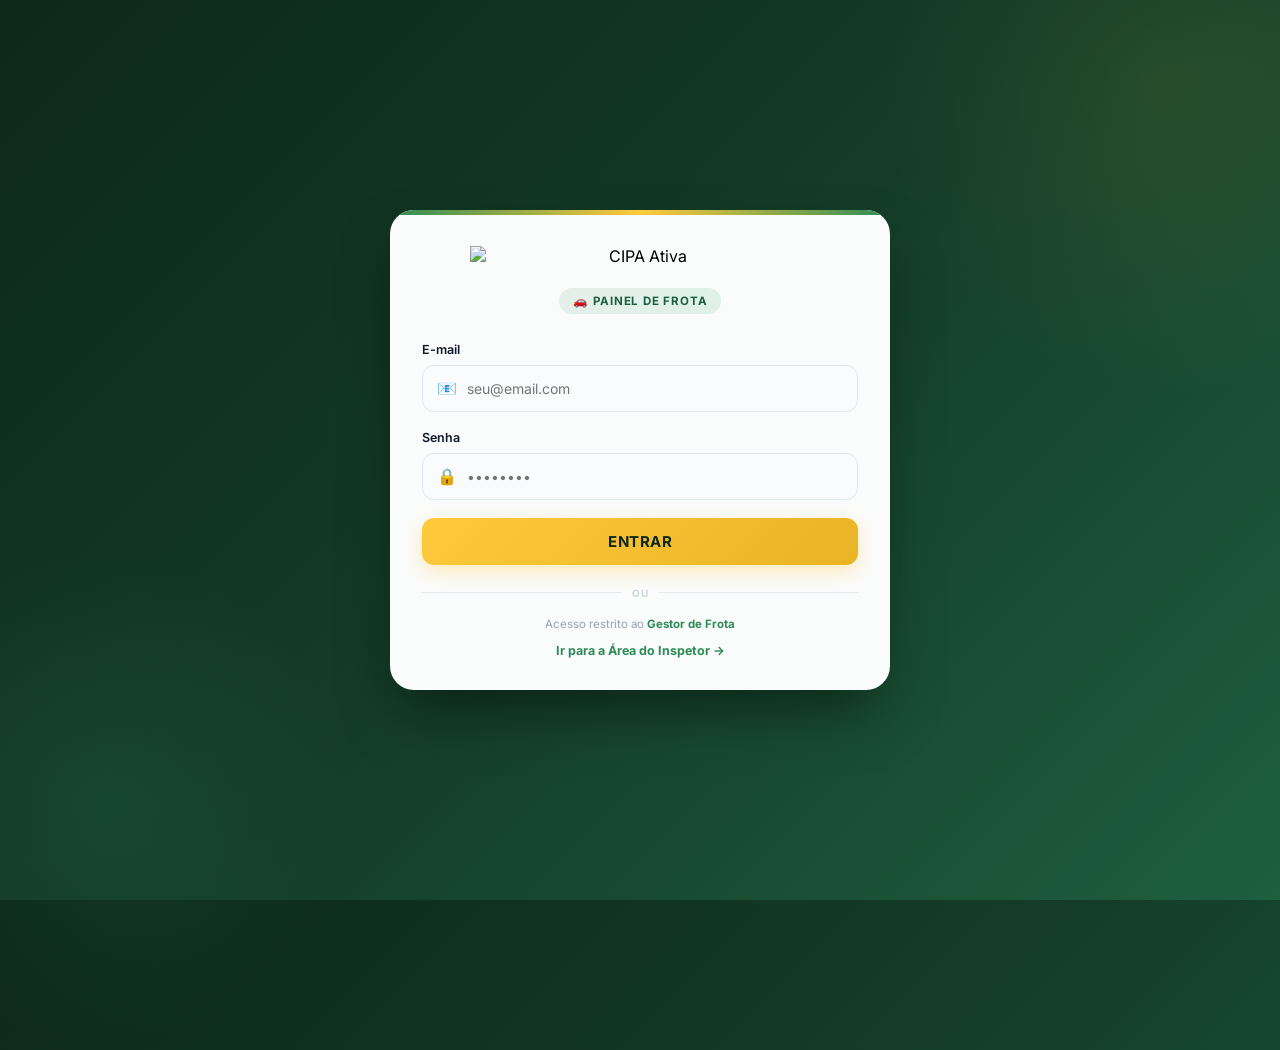
==== index.html @ ccd72b0a "Add files via upload" ====
<!DOCTYPE html>
<html lang="pt-BR">
<head>
<meta charset="UTF-8">
<meta name="viewport" content="width=device-width, initial-scale=1.0">
<title>Login | Inspeção Veicular</title>
<link href="https://fonts.googleapis.com/css2?family=Inter:wght@400;500;600;700;800&display=swap" rel="stylesheet">
<link rel="icon" type="image/png" href="https://rvtquhqeivrhcdoreghu.supabase.co/storage/v1/object/public/cipa-branding/icone-app.png">
<style>
  * { margin: 0; padding: 0; box-sizing: border-box; font-family: 'Inter', sans-serif; }
  body { background: linear-gradient(135deg, #0d2818 0%, #143d28 50%, #1e5f3f 100%); min-height: 100vh; display: flex; align-items: center; justify-content: center; padding: 20px; position: relative; overflow: hidden; }
  body::before { content: ''; position: absolute; width: 600px; height: 600px; background: radial-gradient(circle, rgba(255,201,60,0.08) 0%, transparent 70%); top: -200px; right: -200px; border-radius: 50%; animation: float-bg 12s ease-in-out infinite; }
  body::after { content: ''; position: absolute; width: 500px; height: 500px; background: radial-gradient(circle, rgba(63,184,120,0.1) 0%, transparent 70%); bottom: -150px; left: -150px; border-radius: 50%; animation: float-bg 15s ease-in-out infinite reverse; }
  @keyframes float-bg { 0%,100% { transform: translate(0,0); } 50% { transform: translate(30px,-30px); } }
  .login-container { width: 100%; max-width: 500px; position: relative; z-index: 2; animation: fadeUp 0.6s cubic-bezier(0.4,0,0.2,1); }
  @keyframes fadeUp { from { opacity: 0; transform: translateY(30px); } to { opacity: 1; transform: translateY(0); } }
  .login-card { background: rgba(255,255,255,0.98); border-radius: 24px; padding: 36px 32px 28px; box-shadow: 0 30px 60px -15px rgba(0,0,0,0.5); position: relative; overflow: hidden; }
  .login-card::before { content: ''; position: absolute; top: 0; left: 0; width: 100%; height: 5px; background: linear-gradient(90deg, #2e8b57, #ffc93c, #2e8b57); }
  .login-header { text-align: center; margin-bottom: 28px; }
  .logo-top { display: block; width: 100%; max-width: 340px; height: auto; margin: 0 auto 22px; object-fit: contain; }
  .login-badge { display: inline-flex; align-items: center; gap: 6px; padding: 6px 14px; background: linear-gradient(135deg, rgba(46,139,87,0.1), rgba(63,184,120,0.15)); border-radius: 30px; font-size: 11.5px; font-weight: 700; color: #1e5f3f; text-transform: uppercase; letter-spacing: 0.8px; }
  .login-badge::before { content: '🚗'; }
  .form-group { margin-bottom: 18px; }
  .form-group label { display: block; font-size: 12.5px; font-weight: 600; color: #0f172a; margin-bottom: 8px; }
  .input-wrapper { position: relative; }
  .input-wrapper input { width: 100%; padding: 14px 16px 14px 44px; font-size: 14px; font-family: inherit; border: 1.5px solid #e2e8f0; border-radius: 12px; outline: none; transition: all 0.2s; background: #fafbfc; color: #0f172a; }
  .input-wrapper input:focus { border-color: #2e8b57; background: #fff; box-shadow: 0 0 0 4px rgba(46,139,87,0.1); }
  .input-wrapper .icon { position: absolute; left: 15px; top: 50%; transform: translateY(-50%); font-size: 16px; color: #94a3b8; }
  .btn-login { width: 100%; padding: 14px; font-size: 15px; font-weight: 700; font-family: inherit; color: #0d2818; background: linear-gradient(135deg, #ffc93c, #e8b324); border: none; border-radius: 12px; cursor: pointer; transition: all 0.25s; box-shadow: 0 6px 20px rgba(255,201,60,0.35); display: flex; align-items: center; justify-content: center; gap: 8px; margin-top: 8px; letter-spacing: 0.5px; }
  .btn-login:hover:not(:disabled) { transform: translateY(-2px); box-shadow: 0 10px 28px rgba(255,201,60,0.5); }
  .btn-login:disabled { opacity: 0.7; cursor: not-allowed; }
  .message { padding: 12px 16px; border-radius: 10px; font-size: 13px; font-weight: 600; text-align: center; margin-top: 16px; display: none; }
  .message.show { display: block; }
  .message.error { background: #fee2e2; color: #b91c1c; }
  .divider { display: flex; align-items: center; gap: 10px; margin: 22px 0 16px; color: #cbd5e1; font-size: 10px; font-weight: 700; letter-spacing: 1px; }
  .divider::before, .divider::after { content: ''; flex: 1; height: 1px; background: #e5eaf0; }
  .footer-note { text-align: center; line-height: 1.6; }
  .footer-note p { font-size: 11.5px; color: #94a3b8; }
  .footer-note strong { color: #2e8b57; font-weight: 700; }
  .footer-note a { color: #2e8b57; font-weight: 700; text-decoration: none; display: inline-flex; align-items: center; gap: 4px; font-size: 12.5px; transition: all 0.2s; margin-top: 8px; }
  .footer-note a:hover { text-decoration: underline; }
  @media (max-width: 480px) { .login-card { padding: 32px 22px 24px; } .logo-top { max-width: 260px; } }
</style>
</head>
<body>

<div class="login-container">
  <div class="login-card">
    <div class="login-header">
      <img src="https://rvtquhqeivrhcdoreghu.supabase.co/storage/v1/object/public/cipa-branding/logo-cipa-ativa.png" alt="CIPA Ativa" class="logo-top">
      <div class="login-badge">Painel de Frota</div>
    </div>

    <form id="loginForm">
      <div class="form-group">
        <label>E-mail</label>
        <div class="input-wrapper">
          <span class="icon">📧</span>
          <input type="email" id="email" placeholder="seu@email.com" required autocomplete="email">
        </div>
      </div>
      <div class="form-group">
        <label>Senha</label>
        <div class="input-wrapper">
          <span class="icon">🔒</span>
          <input type="password" id="password" placeholder="••••••••" required autocomplete="current-password">
        </div>
      </div>
      <button type="submit" class="btn-login" id="btnLogin"><span id="btnText">ENTRAR</span></button>
      <div class="message" id="message"></div>
    </form>

    <div class="divider">OU</div>
    <div class="footer-note">
      <p>Acesso restrito ao <strong>Gestor de Frota</strong></p>
      <a href="checklistsCIPEIROS.html">Ir para a Área do Inspetor →</a>
    </div>
  </div>
</div>

<script src="https://cdn.jsdelivr.net/npm/@supabase/supabase-js@2"></script>
<script>
  const SUPABASE_URL = 'https://rvtquhqeivrhcdoreghu.supabase.co';
  const SUPABASE_KEY = 'sb_publishable_kNF6eX_67yzNGWIyjwZvOw_0__qWSMW';
  const db = supabase.createClient(SUPABASE_URL, SUPABASE_KEY);

  const form = document.getElementById('loginForm');
  const msg = document.getElementById('message');
  const btn = document.getElementById('btnLogin');
  const btnText = document.getElementById('btnText');

  (async () => {
    const { data: { session } } = await db.auth.getSession();
    if (session) window.location.href = 'dashboard.html';
  })();

  form.addEventListener('submit', async (e) => {
    e.preventDefault();
    btn.disabled = true;
    btnText.textContent = '⏳ Entrando...';
    msg.style.display = 'none';

    const { error } = await db.auth.signInWithPassword({
      email: document.getElementById('email').value.trim(),
      password: document.getElementById('password').value
    });

    if (error) {
      msg.textContent = '❌ E-mail ou senha incorretos';
      msg.className = 'message show error';
      btn.disabled = false;
      btnText.textContent = 'ENTRAR';
    } else {
      window.location.href = 'dashboard.html';
    }
  });
</script>
</body>
</html>
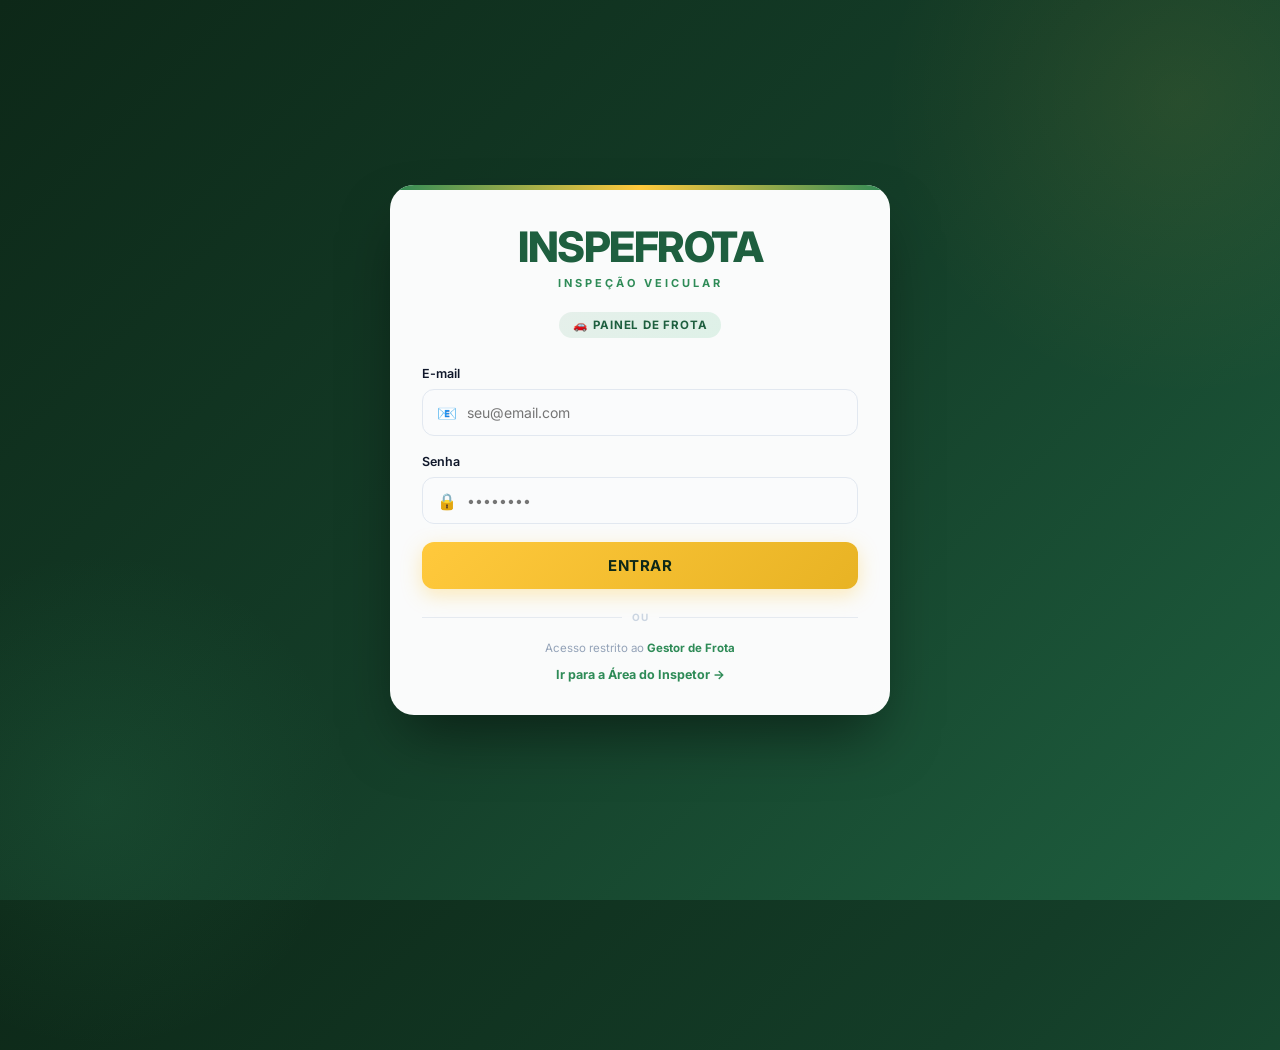
==== commit a9d4fa33: "Update index.html" ====
--- a/index.html
+++ b/index.html
@@ -3,7 +3,7 @@
 <head>
 <meta charset="UTF-8">
 <meta name="viewport" content="width=device-width, initial-scale=1.0">
-<title>Login | Inspeção Veicular</title>
+<title>Login | INSPEFROTA</title>
 <link href="https://fonts.googleapis.com/css2?family=Inter:wght@400;500;600;700;800&display=swap" rel="stylesheet">
 <link rel="icon" type="image/png" href="https://rvtquhqeivrhcdoreghu.supabase.co/storage/v1/object/public/cipa-branding/icone-app.png">
 <style>
@@ -18,6 +18,8 @@
   .login-card::before { content: ''; position: absolute; top: 0; left: 0; width: 100%; height: 5px; background: linear-gradient(90deg, #2e8b57, #ffc93c, #2e8b57); }
   .login-header { text-align: center; margin-bottom: 28px; }
   .logo-top { display: block; width: 100%; max-width: 340px; height: auto; margin: 0 auto 22px; object-fit: contain; }
+  .logo-fallback { display: none; font-size: 42px; font-weight: 800; color: #1e5f3f; letter-spacing: -1.5px; margin-bottom: 22px; text-align: center; }
+  .logo-fallback small { display: block; font-size: 11px; color: #2e8b57; font-weight: 700; letter-spacing: 3px; margin-top: 4px; }
   .login-badge { display: inline-flex; align-items: center; gap: 6px; padding: 6px 14px; background: linear-gradient(135deg, rgba(46,139,87,0.1), rgba(63,184,120,0.15)); border-radius: 30px; font-size: 11.5px; font-weight: 700; color: #1e5f3f; text-transform: uppercase; letter-spacing: 0.8px; }
   .login-badge::before { content: '🚗'; }
   .form-group { margin-bottom: 18px; }
@@ -47,7 +49,8 @@
 <div class="login-container">
   <div class="login-card">
     <div class="login-header">
-      <img src="https://rvtquhqeivrhcdoreghu.supabase.co/storage/v1/object/public/cipa-branding/logo-cipa-ativa.png" alt="CIPA Ativa" class="logo-top">
+      <img src="https://rvtquhqeivrhcdoreghu.supabase.co/storage/v1/object/public/cipa-branding/logo-inspefrota.png" alt="INSPEFROTA" class="logo-top" id="logoImg" onerror="this.style.display='none'; document.getElementById('logoFallback').style.display='block';">
+      <div class="logo-fallback" id="logoFallback">INSPEFROTA<small>INSPEÇÃO VEICULAR</small></div>
       <div class="login-badge">Painel de Frota</div>
     </div>
 
@@ -73,7 +76,7 @@
     <div class="divider">OU</div>
     <div class="footer-note">
       <p>Acesso restrito ao <strong>Gestor de Frota</strong></p>
-      <a href="checklistsCIPEIROS.html">Ir para a Área do Inspetor →</a>
+      <a href="inspetor.html">Ir para a Área do Inspetor →</a>
     </div>
   </div>
 </div>
@@ -116,4 +119,4 @@
   });
 </script>
 </body>
-</html>+</html>
